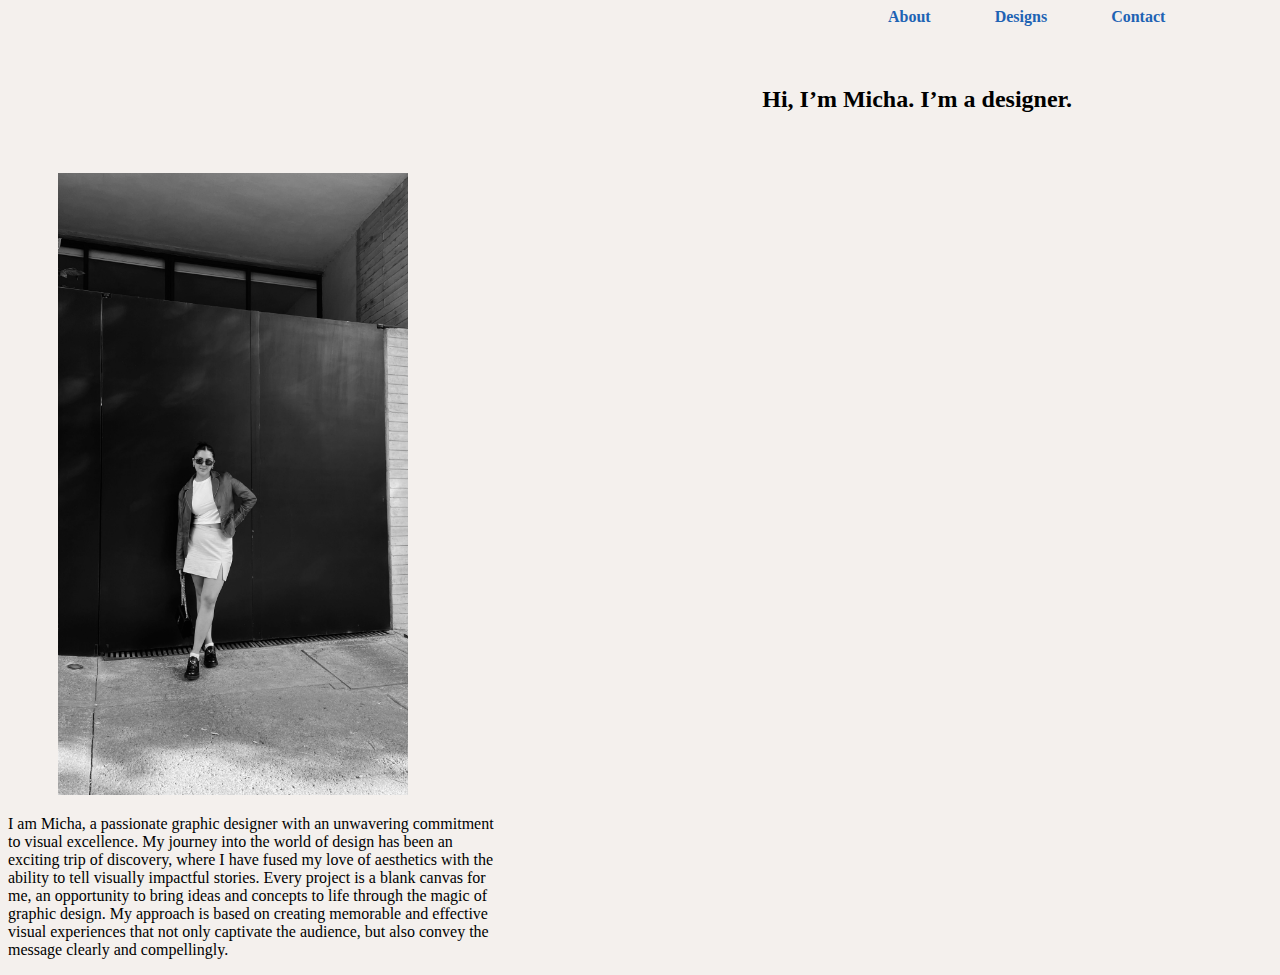
==== About.html @ a53158f0 "About.html" ====
<!DOCTYPE html>
<html lang="en">
  <head>
    <meta charset="UTF-8" />
    <meta name="viewport" content="width=device-width, initial-scale=1.0" />
    <title>Document</title>
    <meta name="Description" content=" Graphic Designer" />
    <link rel="stylesheet" href="./Styles.css" />
  </head>
  <body>
    <div class="Menu">
      <p class="">About</p>
      <p class="">Designs</p>
      <p class="">Contact</p>
    </div>
    <h2 class="Headerintroduction">Hi, I’m Micha. I’m a designer.</h2>
  </body>
  <div class="portraitpicture">
    <img
      src="./Pictures/IMG_5529_Original (1).jpg"
      alt=" self picture"
      class="Portraitpicture"
    />
  </div>
  <div class="introduction">
    <p>
      I am Micha, a passionate graphic designer with an unwavering commitment to
      visual excellence. My journey into the world of design has been an
      exciting trip of discovery, where I have fused my love of aesthetics with
      the ability to tell visually impactful stories. Every project is a blank
      canvas for me, an opportunity to bring ideas and concepts to life through
      the magic of graphic design. My approach is based on creating memorable
      and effective visual experiences that not only captivate the audience, but
      also convey the message clearly and compellingly.
    </p>
  </div>
</html>
---- Styles.css ----
:root {
  --primary-color: #f4f0ed;
  --secondary-color: #ebebeb;
  --third-color: #000000;
  --fourth-color: #1e63b4;
  --fifth-color: #cf6c10;
}
@font-face {
  font-family: AKIRA;
  src: url("Fonts/FontsFree-Net-Akira-Expanded-Demo.ttf");
}
@font-face {
  font-family: SOFIA;
  src: url("Fonts/Sofia\ Pro\ Medium\ Italic\ Az.otf");
}
* {
  background-color: var(--primary-color);
}
.PORTA {
  display: inline;
  color: var(--third-color);
  font-family: SOFIA;
}
.FOLIO {
  display: inline;
  color: var(--third-color);
  font-family: AKIRA;
}
.Mainname {
  padding-left: 850px;
  font-size: 30px;
  padding-top: 210px;
}

h3 {
  color: var(--third-color);
}
h4 {
  color: var(--third-color);
}

p {
  color: var(--third-color);
}
.MVR {
  width: 5%;
}
.graphicdesign {
  font-family: poppins;
  letter-spacing: 2px;
  display: inline;
  top: 10px;
  position: absolute;
}
.Menu p {
  display: inline;
  font-family: poppins;
  font-weight: bold;
  color: var(--fourth-color);
  padding: 30px;
}

.Menu {
  display: inline;
  padding-left: 850px;
}
.ByMichaVillegas {
  display: inline;
  font-family: poppins;
  letter-spacing: 2px;
  font-size: 12px;
}
.Headerintroduction {
  color: var(--third-color);
  font-family: poppins;
  bottom: 40px;
  display: flex;
  justify-content: flex-end;
  padding: 40px;
  padding-right: 200px;
}
.Portraitpicture {
  width: 350px;
  padding-left: 50px;
}
.introduction {
  width: 500px;
  font-family: poppins;
}
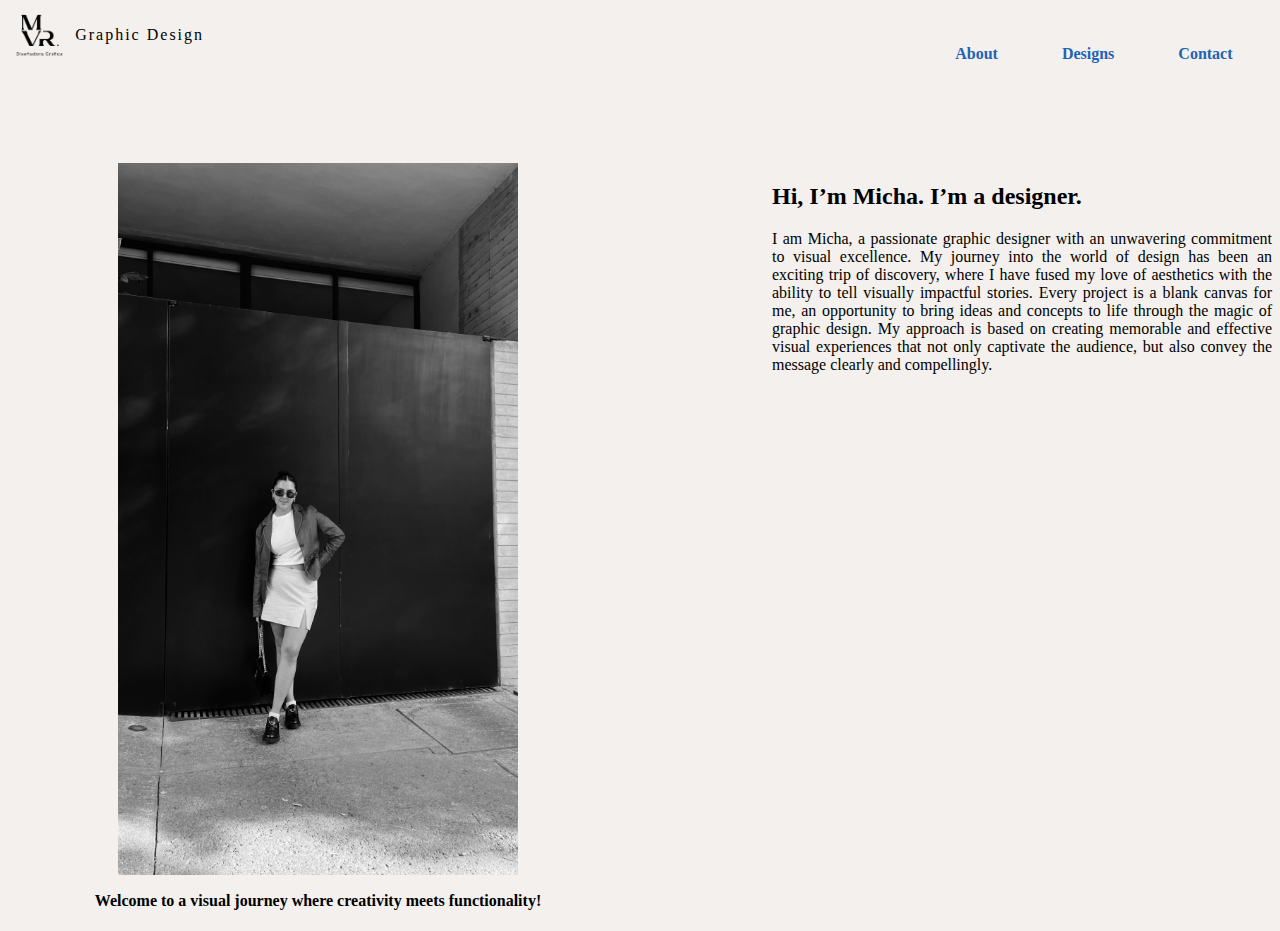
==== commit a431e9e4: "About.html" ====
--- a/About.html
+++ b/About.html
@@ -8,30 +8,45 @@
     <link rel="stylesheet" href="./Styles.css" />
   </head>
   <body>
-    <div class="Menu">
-      <p class="">About</p>
-      <p class="">Designs</p>
-      <p class="">Contact</p>
+    <header>
+      <div class="header">
+        <img
+          src="./Pictures/Firma electronica-02.png"
+          alt="firma electronica"
+          class="MVR"
+        />
+        <p class="graphicdesign">Graphic Design</p>
+        <div class="Menu">
+          <p class="">About</p>
+          <p class="">Designs</p>
+          <p class="">Contact</p>
+        </div>
+      </div>
+    </header>
+
+    <div class="Colum1">
+      <img
+        src="./Pictures/IMG_5529_Original (1).jpg"
+        alt=" self picture"
+        class="Portraitpicture"
+      />
+      <h2 class="welcometext">
+        Welcome to a visual journey where creativity meets functionality!
+      </h2>
     </div>
-    <h2 class="Headerintroduction">Hi, I’m Micha. I’m a designer.</h2>
+    <div class="Colum2">
+      <h2 class="Headerintroduction">Hi, I’m Micha. I’m a designer.</h2>
+      <p class="Introduction">
+        I am Micha, a passionate graphic designer with an unwavering commitment
+        to visual excellence. My journey into the world of design has been an
+        exciting trip of discovery, where I have fused my love of aesthetics
+        with the ability to tell visually impactful stories. Every project is a
+        blank canvas for me, an opportunity to bring ideas and concepts to life
+        through the magic of graphic design. My approach is based on creating
+        memorable and effective visual experiences that not only captivate the
+        audience, but also convey the message clearly and compellingly.
+      </p>
+      <img src="" alt="" />
+    </div>
   </body>
-  <div class="portraitpicture">
-    <img
-      src="./Pictures/IMG_5529_Original (1).jpg"
-      alt=" self picture"
-      class="Portraitpicture"
-    />
-  </div>
-  <div class="introduction">
-    <p>
-      I am Micha, a passionate graphic designer with an unwavering commitment to
-      visual excellence. My journey into the world of design has been an
-      exciting trip of discovery, where I have fused my love of aesthetics with
-      the ability to tell visually impactful stories. Every project is a blank
-      canvas for me, an opportunity to bring ideas and concepts to life through
-      the magic of graphic design. My approach is based on creating memorable
-      and effective visual experiences that not only captivate the audience, but
-      also convey the message clearly and compellingly.
-    </p>
-  </div>
 </html>
--- a/Styles.css
+++ b/Styles.css
@@ -73,17 +73,28 @@
 .Headerintroduction {
   color: var(--third-color);
   font-family: poppins;
-  bottom: 40px;
-  display: flex;
-  justify-content: flex-end;
-  padding: 40px;
-  padding-right: 200px;
+}
+.Colum1 {
+  display: inline-block;
+  width: 500px;
+  padding-left: 60px;
+  text-align: center;
+  padding-top: 100px;
 }
 .Portraitpicture {
-  width: 350px;
-  padding-left: 50px;
+  width: 400px;
 }
-.introduction {
+.Colum2 {
   width: 500px;
   font-family: poppins;
+  display: inline-block;
+  height: 350px;
+  padding-left: 200px;
+  vertical-align: top;
+  text-align: justify;
+  padding-top: 100px;
 }
+.welcometext {
+  font-family: poppins;
+  font-size: medium;
+}
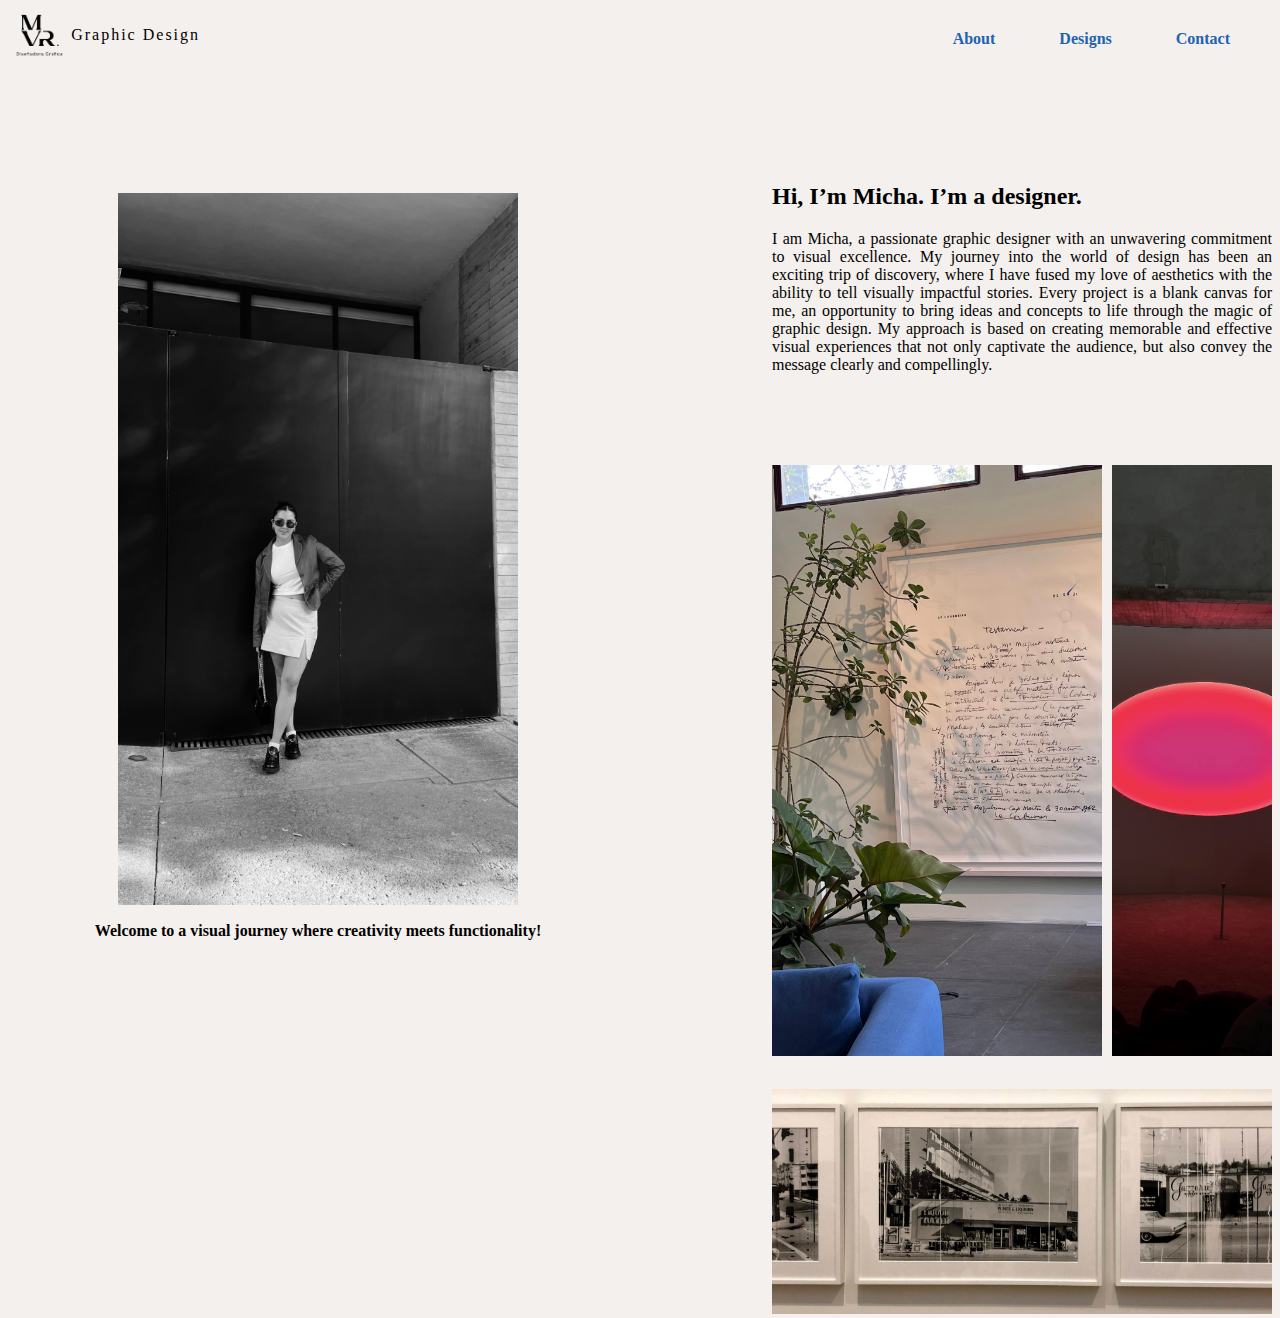
==== commit 9ae8027b: "new advance" ====
--- a/About.html
+++ b/About.html
@@ -10,16 +10,18 @@
   <body>
     <header>
       <div class="header">
-        <img
-          src="./Pictures/Firma electronica-02.png"
-          alt="firma electronica"
-          class="MVR"
-        />
+        <a href="./Index.html">
+          <img
+            src="./Pictures/Firma electronica-02.png"
+            alt="firma electronica"
+            class="MVR"
+          />
+        </a>
         <p class="graphicdesign">Graphic Design</p>
         <div class="Menu">
-          <p class="">About</p>
-          <p class="">Designs</p>
-          <p class="">Contact</p>
+          <a href="./About.html">About</a>
+          <a href="./Designs.html">Designs</a>
+          <a class="">Contact</a>
         </div>
       </div>
     </header>
@@ -46,7 +48,19 @@
         memorable and effective visual experiences that not only captivate the
         audience, but also convey the message clearly and compellingly.
       </p>
-      <img src="" alt="" />
+
+      <div class="wrapper">
+        <div class="foto1">
+          <img src="./Pictures/IMG_5049_Original.jpg" alt="foto1" />
+        </div>
+        <div class="foto2">
+          <img src="./Pictures/IMG_7181.PNG" alt="foto2" />
+        </div>
+
+        <div class="foto3">
+          <img src="./Pictures/IMG_2727_Original (1).jpg" alt="foto3" />
+        </div>
+      </div>
     </div>
   </body>
 </html>
--- a/Styles.css
+++ b/Styles.css
@@ -52,17 +52,22 @@
   top: 10px;
   position: absolute;
 }
-.Menu p {
+.Menu {
+  display: inline-block;
+  position: absolute;
+  right: 20px;
+  top: 30px;
+}
+.Menu a {
   display: inline;
   font-family: poppins;
   font-weight: bold;
   color: var(--fourth-color);
   padding: 30px;
+  text-decoration: none;
 }
-
-.Menu {
-  display: inline;
-  padding-left: 850px;
+.Menu a:active {
+  color: var(--fourth-color);
 }
 .ByMichaVillegas {
   display: inline;
@@ -79,7 +84,30 @@
   width: 500px;
   padding-left: 60px;
   text-align: center;
-  padding-top: 100px;
+  padding-top: 130px;
+}
+.wrapper {
+  display: grid;
+  grid-template-columns: repeat(3, 1fr);
+  grid-gap: 2%;
+  padding-top: 15%;
+}
+.foto1 {
+  grid-column: 1 / 3;
+  grid-row: 1 / 4;
+}
+.foto2 {
+  grid-column: 3 / 4;
+  grid-row: 1 / 4;
+}
+.foto3 {
+  grid-column: 1 / 4;
+  grid-row: 5 / 6;
+}
+.wrapper img {
+  width: 100%;
+  height: 100%;
+  object-fit: cover;
 }
 .Portraitpicture {
   width: 400px;
